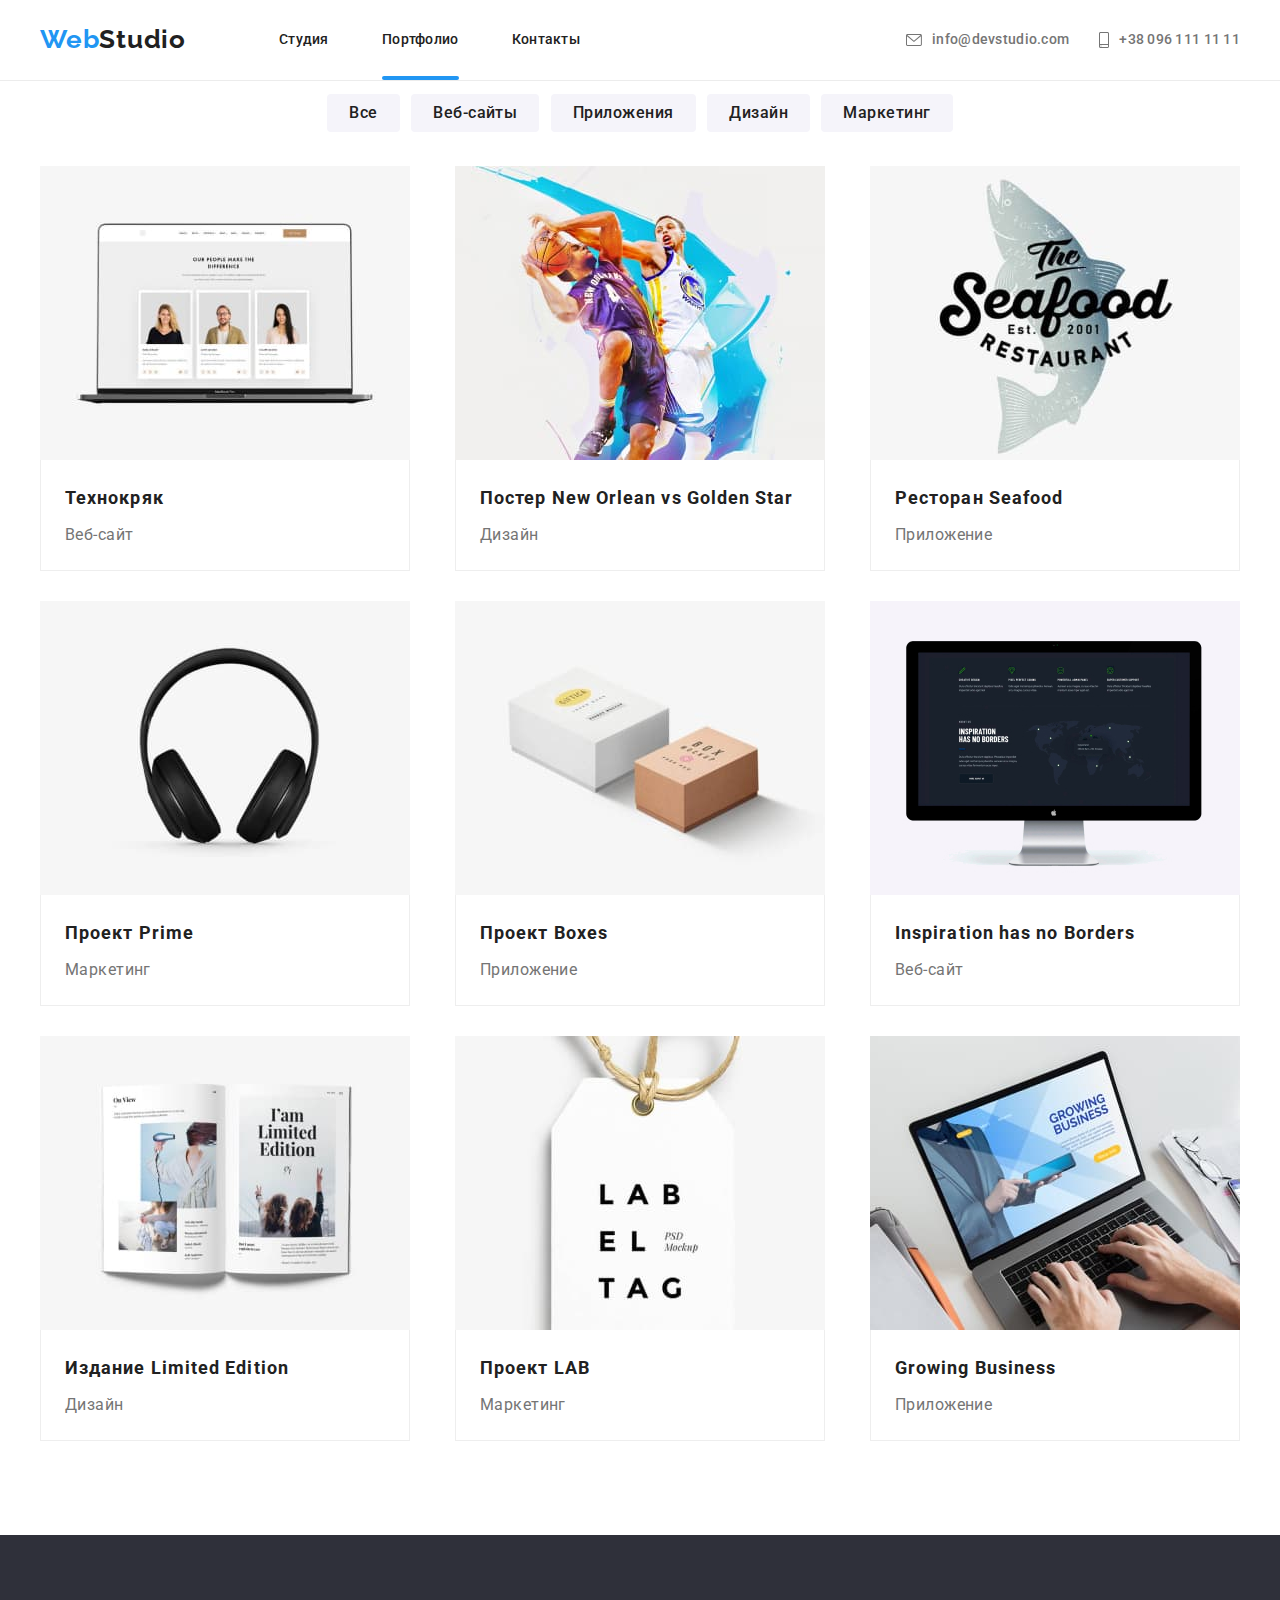
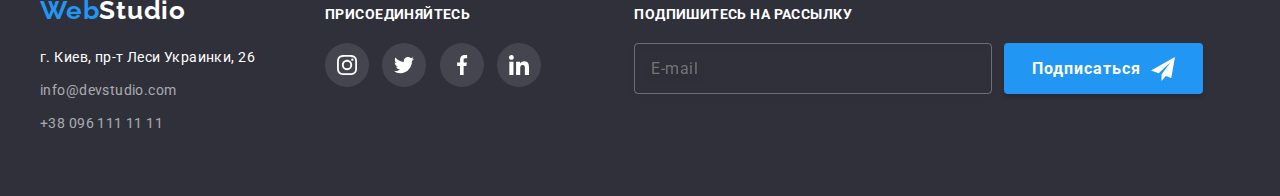
==== portfolio.html @ cd2151c2 "add main.scss" ====
<!DOCTYPE html>
<html lang="ru">
  <head>
    <meta charset="UTF-8" />
    <meta name="viewport" content="width=device-width, initial-scale=1.0" />
    <title>WebStudio</title>
    <!-- ПОДКЛЮЧЕНИЕ СТИЛЕЙ -->
    <link rel="preconnect" href="https://fonts.gstatic.com" />
    <link
      href="https://fonts.googleapis.com/css2?family=Raleway:wght@700&family=Roboto:wght@400;500;700;900&display=swap"
      rel="stylesheet"
    />
    <link rel="stylesheet" href="./css/modern-normalize.css" />
    <link rel="stylesheet" href="./css/style.css" />
    <link rel="stylesheet" href="./portfolio.html" />
  </head>

  <body class="full-document">
    <!--Шапка сайта-->
    <header class="page-header">
      <div class="container main-nav">
        <nav class="nav-title">
          <a href="./index.html" class="logo"
            >Web<span class="logo-text">Studio</span>
          </a>
          <ul class="site-nav list">
            <li class="item">
              <a href="./index.html" class="link" rel="noreferrer noopener"
                >Студия</a
              >
            </li>
            <li class="item">
              <a
                href="./portfolio.html"
                class="link current"
                rel="noreferrer noopener"
                >Портфолио</a
              >
            </li>
            <li class="item">
              <a href="#" class="link">Контакты</a>
            </li>
          </ul>
        </nav>
        <address class="address-nav">
          <ul class="auth-nav list">
            <li class="item">
              <a href="mailto:info@devstudio.com" class="link">
                <svg class="icon-nav mailto">
                  <use
                    href="./images/sprite.svg#envelope"
                    width="16"
                    height="12"
                  ></use></svg
                >info@devstudio.com
              </a>
            </li>
            <li class="item">
              <a href="tel:+380961111111" class="link">
                <svg class="icon-nav tel">
                  <use
                    href="./images/sprite.svg#smartphone"
                    width="10"
                    height="16"
                  ></use></svg
                >+38 096 111 11 11
              </a>
            </li>
          </ul>
        </address>
      </div>
    </header>
    <main>
      <section class="section-filters">
        <div class="container filter">
          <!-- <h1>Portfolio</h1> -->
          <ul class="filters-list list">
            <li class="item">
              <button type="button" class="button-filter">Все</button>
            </li>
            <li class="item">
              <button type="button" class="button-filter">Веб-сайты</button>
            </li>
            <li class="item">
              <button type="button" class="button-filter">Приложения</button>
            </li>
            <li class="item">
              <button type="button" class="button-filter">Дизайн</button>
            </li>
            <li class="item">
              <button type="button" class="button-filter">Маркетинг</button>
            </li>
          </ul>
          <!-- Проекты -->
          <ul class="project-list list">
            <li class="item">
              <a class="project-link" href="#">
                <div class="overlay-project">
                  <img src="./images/portfolio1.jpg" alt="Фото Технокряк" />
                  <p class="overlay-text">
                    Технокряк это современная площадка распространения
                    коронавируса. Компании используют эту платформу для
                    цифрового шпионажа и атак на защищённые сервера конкурентов.
                  </p>
                </div>
                <div class="project-title">
                  <h2 class="project-name">Технокряк</h2>
                  <p class="circle">Веб-сайт</p>
                </div>
              </a>
            </li>
            <li class="item">
              <a class="project-link" href="#">
                <div class="overlay-project">
                  <img
                    src="./images/portfolio2.jpg"
                    alt="Фото Постер New Orlean vs Golden Star"
                  />
                  <p class="overlay-text">
                    Технокряк это современная площадка распространения
                    коронавируса. Компании используют эту платформу для
                    цифрового шпионажа и атак на защищённые сервера конкурентов.
                  </p>
                </div>
                <div class="project-title">
                  <h2 class="project-name">Постер New Orlean vs Golden Star</h2>
                  <p class="circle">Дизайн</p>
                </div>
              </a>
            </li>
            <li class="item">
              <a class="project-link" href="#">
                <div class="overlay-project">
                  <img
                    src="./images/portfolio3.jpg"
                    alt="Фото Ресторан Seafood"
                  />
                  <p class="overlay-text">
                    Технокряк это современная площадка распространения
                    коронавируса. Компании используют эту платформу для
                    цифрового шпионажа и атак на защищённые сервера конкурентов.
                  </p>
                </div>
                <div class="project-title">
                  <h2 class="project-name">Ресторан Seafood</h2>
                  <p class="circle">Приложение</p>
                </div>
              </a>
            </li>
            <li class="item">
              <a class="project-link" href="#">
                <div class="overlay-project">
                  <img src="./images/portfolio4.jpg" alt="Фото Проект Prime" />
                  <p class="overlay-text">
                    Технокряк это современная площадка распространения
                    коронавируса. Компании используют эту платформу для
                    цифрового шпионажа и атак на защищённые сервера конкурентов.
                  </p>
                </div>
                <div class="project-title">
                  <h2 class="project-name">Проект Prime</h2>
                  <p class="circle">Маркетинг</p>
                </div>
              </a>
            </li>
            <li class="item">
              <a class="project-link" href="#">
                <div class="overlay-project">
                  <img src="./images/portfolio5.jpg" alt="Фото Проект Boxes" />
                  <p class="overlay-text">
                    Технокряк это современная площадка распространения
                    коронавируса. Компании используют эту платформу для
                    цифрового шпионажа и атак на защищённые сервера конкурентов.
                  </p>
                </div>
                <div class="project-title">
                  <h2 class="project-name">Проект Boxes</h2>
                  <p class="circle">Приложение</p>
                </div>
              </a>
            </li>
            <li class="item">
              <a class="project-link" href="#">
                <div class="overlay-project">
                  <img
                    src="./images/portfolio6.jpg"
                    alt="Фото Inspiration has no Borders"
                  />
                  <p class="overlay-text">
                    Технокряк это современная площадка распространения
                    коронавируса. Компании используют эту платформу для
                    цифрового шпионажа и атак на защищённые сервера конкурентов.
                  </p>
                </div>
                <div class="project-title">
                  <h2 class="project-name">Inspiration has no Borders</h2>
                  <p class="circle">Веб-сайт</p>
                </div>
              </a>
            </li>
            <li class="item">
              <a class="project-link" href="#">
                <div class="overlay-project">
                  <img
                    src="./images/portfolio7.jpg"
                    alt="Фото Издание Limited Edition"
                  />
                  <p class="overlay-text">
                    Технокряк это современная площадка распространения
                    коронавируса. Компании используют эту платформу для
                    цифрового шпионажа и атак на защищённые сервера конкурентов.
                  </p>
                </div>
                <div class="project-title">
                  <h2 class="project-name">Издание Limited Edition</h2>
                  <p class="circle">Дизайн</p>
                </div>
              </a>
            </li>
            <li class="item">
              <a class="project-link" href="#">
                <div class="overlay-project">
                  <img src="./images/portfolio8.jpg" alt="Фото Проект LAB" />
                  <p class="overlay-text">
                    Технокряк это современная площадка распространения
                    коронавируса. Компании используют эту платформу для
                    цифрового шпионажа и атак на защищённые сервера конкурентов.
                  </p>
                </div>
                <div class="project-title">
                  <h2 class="project-name">Проект LAB</h2>
                  <p class="circle">Маркетинг</p>
                </div>
              </a>
            </li>
            <li class="item">
              <a class="project-link" href="#">
                <div class="overlay-project">
                  <img
                    src="./images/portfolio9.jpg"
                    alt="Фото Growing Business"
                  />
                  <p class="overlay-text">
                    Технокряк это современная площадка распространения
                    коронавируса. Компании используют эту платформу для
                    цифрового шпионажа и атак на защищённые сервера конкурентов.
                  </p>
                </div>
                <div class="project-title">
                  <h2 class="project-name">Growing Business</h2>
                  <p class="circle">Приложение</p>
                </div>
              </a>
            </li>
          </ul>
        </div>
      </section>
    </main>
    <!-- Контакти -->
    <footer class="section-footers">
      <div class="container footers">
        <div class="adress">
          <a href="./index.html" class="footer-logo">
            Web<span class="text-logo-footer">Studio</span></a
          >
          <address>
            <ul class="contacts-list list">
              <li class="item">
                <span class="maps">г. Киев, пр-т Леси Украинки, 26</span>
              </li>
              <li class="item">
                <a href="mailto:info@devstudio.com">info@devstudio.com</a>
              </li>
              <li class="item">
                <a href="tel:+380961111111">+38 096 111 11 11</a>
              </li>
            </ul>
          </address>
        </div>
        <div class="sign">
          <h3 class="sign-title">ПРИСОЕДИНЯЙТЕСЬ</h3>
          <ul class="soc-list list">
            <li class="item">
              <a href="#" aria-label="Ссылка на Instagram" class="soc-icon">
                <svg class="icon">
                  <use href="./images/sprite.svg#instagram"></use>
                </svg>
              </a>
            </li>
            <li class="item">
              <a href="#" aria-label="Ссылка на Twitter" class="soc-icon">
                <svg class="icon">
                  <use href="./images/sprite.svg#twitter"></use>
                </svg>
              </a>
            </li>
            <li class="item">
              <a href="#" aria-label="Ссылка на Facebook" class="soc-icon">
                <svg class="icon">
                  <use href="./images/sprite.svg#facebook"></use>
                </svg>
              </a>
            </li>
            <li class="item">
              <a href="#" aria-label="Ссылка на Linkedin" class="soc-icon">
                <svg class="icon">
                  <use href="./images/sprite.svg#linkedin"></use>
                </svg>
              </a>
            </li>
          </ul>
        </div>
        <div class="subscribe">
          <p class="subscribe-title">Подпишитесь на рассылку</p>
          <form action="#" method="#" class="form-footer" autocomplete="on">
            <input
              class="footer-input"
              type="email"
              name="email"
              id="email"
              placeholder="E-mail"
            />
            <button class="btn" type="submit">
              Подписаться
              <svg class="send" width="24" height="24">
                <use href="./images/sprite.svg#send"></use>
              </svg>
            </button>
          </form>
        </div>
      </div>
    </footer>
  </body>
</html>
---- css/style.css ----
:root {
  --primary-text-color: #212121;
  --title-text-color: #757575;
  --white-button-color: #ffffff;
  --accent-button-color: #2196f3;
  --primary-white-color: #ffffff;
  --secondary-white-color: #f5f4fa;
  --black-bgc: #2f303a;
  --contacts-list-color: rgba(255, 255, 255, 0.6);
  --border-header-color: #ececec;
  --icon-color: #afb1b8;
  --solid-border-color: #eeeeee;
  --transition-timing-function: cubic-bezier(0.4, 0, 0.2, 1);
}
.full-document {
  color: var(--title-text-color);
  font-family: "Roboto", sans-serif;
  font-style: normal;
  font-size: 14px;
  line-height: 1.71;
  letter-spacing: 0.03em;
  background-color: var(--primary-white-color);
  text-decoration: none;
}
/* Утилиты */
*,
*::before,
*::after {
  box-sizing: inherit;
}
.list {
  margin: 0px;
  padding: 0px;
}
li {
  list-style: none;
  display: inline-block;
}
a {
  text-decoration: none;
  font-style: normal;
}
img {
  display: block;
}
.container {
  width: 1200px;
  padding-right: 15px;
  padding-left: 15px;
  margin-right: auto;
  margin-left: auto;
}
/* Header */
.page-header {
  position: fixed;
  width: 100%;
  top: 0;
  left: 0;
  height: 80px;
  z-index: 1;
  font-weight: 500;
  line-height: 1.14;
  letter-spacing: 0.02em;
  background-color: var(--white-button-color);
  border-bottom: 1px solid var(--border-header-color);
}
.main-nav {
  display: flex;
  align-items: center;
}
/* Site-nav */
.logo {
  color: var(--accent-button-color);
  font-family: "Raleway", sans-serif;
  font-weight: 700;
  font-size: 26px;
  line-height: 1.19;
  letter-spacing: 0.03em;
  display: block;
  padding-top: 24px;
  padding-bottom: 25px;
}
.logo-text {
  color: var(--primary-text-color);
}
.nav-title {
  display: flex;
}
.site-nav {
  margin-left: 93px;
}
.site-nav .current {
  color: var(--accent-button-color);
  transition: color 250ms var(--transition-timing-function);
}
.site-nav .item:not(:last-child) {
  margin-right: 50px;
}
.site-nav .link {
  display: block;
  position: relative;
  padding-top: 32px;
  padding-bottom: 32px;
  color: var(--primary-text-color);
  transition: color 250ms var(--transition-timing-function);
}
.address-nav {
  margin-left: auto;
}
.address-nav .link {
  padding-top: 32px;
  padding-bottom: 32px;
  display: flex;
  align-items: center;
  color: var(--title-text-color);
  transition: color 250ms var(--transition-timing-function);
}
.auth-nav {
  display: flex;
}
.auth-nav .item + .item {
  margin-left: 30px;
}
.site-nav a:hover,
.auth-nav .link:hover,
.site-nav a:focus,
.auth-nav .link:focus {
  color: var(--accent-button-color);
}
.site-nav .link.current::after {
  display: block;
  position: absolute;
  content: "";
  width: 100%;
  left: 0;
  bottom: 0;
  border-radius: 2px;
  border-bottom: 4px solid var(--accent-button-color);
}
.icon-nav {
  margin-right: 10px;
  fill: currentColor;
}
.auth-nav .mailto {
  width: 16px;
  height: 12px;
}
.auth-nav .tel {
  width: 10px;
  height: 16px;
}
/* Hero*/
.section-hero {
  padding-top: 200px;
  padding-bottom: 200px;
  flex-direction: column;
  text-align: center;
  align-items: center;
}
.overlay {
  position: relative;
  display: flex;
  margin-left: auto;
  margin-right: auto;
  max-width: 1600px;
  background: var(--black-bgc);
  background-image: linear-gradient(
      to right,
      rgba(47, 48, 58, 0.4),
      rgba(47, 48, 58, 0.4)
    ),
    url(../images/Hero.jpg);
  background-repeat: no-repeat;
  background-size: cover;
}
.hero-title {
  color: var(--white-button-color);
  font-weight: 900;
  font-size: 44px;
  line-height: 1.36;
  letter-spacing: 0.06em;
  text-transform: uppercase;
  margin-top: 0px;
  margin-bottom: 30px;
}
/* Button*/
.hero .btn {
  padding: 10px 32px;
  color: var(--white-button-color);
  background-color: var(--accent-button-color);
  font-weight: 700;
  font-size: 16px;
  line-height: 1.87;
  box-shadow: 0px 4px 4px rgba(0, 0, 0, 0.15);
  border-radius: 4px;
  border: none;
  letter-spacing: 0.06em;
  cursor: pointer;
}
.backdrop {
  position: fixed;
  top: 0;
  left: 0;
  width: 100%;
  height: 100%;
  z-index: 2;
  background: rgba(0, 0, 0, 0.2);
  transition: opacity 250ms var(--transition-timing-function);
}
.backdrop.is-hidden {
  visibility: hidden;
  opacity: 0;
  pointer-events: none;
}

.modal {
  position: absolute;
  top: 50%;
  left: 50%;
  transform: translate(-50%, -50%);

  min-width: 528px;
  min-height: 581px;

  padding-top: 40px;
  padding-right: 40px;
  padding-bottom: 40px;
  padding-left: 40px;

  background: var(--primary-white-color);
  box-shadow: 0px 1px 3px rgba(0, 0, 0, 0.12), 0px 1px 1px rgba(0, 0, 0, 0.14),
    0px 2px 1px rgba(0, 0, 0, 0.2);
  border-radius: 4px;
  transition: transform 250ms var(--transition-timing-function);
}

.btn-close {
  position: absolute;
  top: 8px;
  right: 8px;
  width: 30px;
  height: 30px;
  padding: 0;
  display: flex;
  align-items: center;
  justify-content: center;
  cursor: pointer;
  color: #000;
  background-color: var(--white-button-color);
  border: 1px solid rgba(0, 0, 0, 0.1);
  border-radius: 50%;
  outline: transparent;
  transition: color 250ms var(--transition-timing-function);
}
.icon-close {
  width: 18px;
  height: 18px;
  fill: currentColor;
  transition: color 250ms var(--transition-timing-function);
}
.btn-close:focus,
.btn-close:hover {
  color: var(--accent-button-color);
}
.form {
  display: flex;
  flex-direction: column;
  margin: 0;
  padding: 0;
}
.form-title {
  margin-top: 0;
  margin-right: 0;
  margin-bottom: 12px;
  margin-left: 0;
  display: block;
  text-align: center;
  min-width: 448px;
  font-size: 20px;
  line-height: 1.15;
  font-weight: 700;
  text-transform: uppercase;
  color: var(--primary-text-color);
}
.form-field:not(:last-child) {
  margin-bottom: 10px;
}
.form-field {
  display: flex;
  position: relative;
  flex-direction: column;
}
.form-lable {
  display: contents;
  font-size: 12px;
  line-height: 1.17px;
  letter-spacing: 0.01em;
  color: var(--title-text-color);
}
.form-lable:not(:last-child) {
  margin-bottom: 4px;
}

.form-input {
  padding-top: 10px;
  padding-right: 0px;
  padding-bottom: 10px;
  padding-left: 35px;
  width: 100%;
  min-height: 40px;
  border: 1px solid rgba(33, 33, 33, 0.2);
  box-sizing: border-box;
  border-radius: 4px;
  transition: border-color 250ms var(--transition-timing-function);
}
.form-btn {
  margin-right: auto;
  margin-left: auto;
  padding: 10px 32px;
  display: flex;
  align-items: center;
  text-align: center;
  font-weight: 700;
  font-size: 16px;
  line-height: 1.87;
  letter-spacing: 0.06em;
  cursor: pointer;
  color: var(--white-button-color);
  background-color: var(--accent-button-color);
  box-shadow: 0px 4px 4px rgba(0, 0, 0, 0.15);
  border-radius: 4px;
  border: none;
}
.mod-icon {
  display: inline-block;
  top: 75%;
  left: 12px;
  transform: translateY(-75%);
  position: absolute;
  color: var(--primary-text-color);
  transition: color 250ms var(--transition-timing-function);
}

.form-input:focus ~ .mod-icon {
  fill: var(--accent-button-color);
}
.form .form-input:focus {
  border-color: var(--accent-button-color);
  outline-style: none;
}
.comment {
  margin-bottom: 20px;
  padding-top: 12px;
  padding-right: 16px;
  padding-bottom: 12px;
  padding-left: 16px;
  display: flex;
  transition: border-color 250ms var(--transition-timing-function);
}
textarea {
  resize: none;
}
.contract {
  margin-left: 4px;
  text-decoration-line: underline;
  color: var(--accent-button-color);
}
.checkbox-lable {
  margin-bottom: 30px;
  display: flex;
  align-items: center;
  font-size: 14px;
  line-height: 1.71;
  letter-spacing: 0.03em;
  cursor: pointer;
  justify-content: center;
}

/* .checkbox {
  appearance: none;
  position: absolute;
} */
/* .visually-hidden */
.checkbox {
  position: absolute;
  width: 1px;
  height: 1px;
  margin: -1px;
  border: 0;
  padding: 0;
  white-space: nowrap;
  clip-path: inset(100%);
  clip: rect(0 0 0 0);
  overflow: hidden;
}

.check-icon {
  margin-right: 15px;
  display: inline-block;
  align-items: center;
  width: 16px;
  height: 15px;
  cursor: pointer;
  border: 2px solid var(--primary-text-color);
  border-radius: 3px;
}

.checkbox:checked + .check-icon {
  border-color: var(--accent-button-color);
  background-color: var(--accent-button-color);
  background-repeat: no-repeat;
  background-position-y: center;
  background-origin: border-box;
  background-image: url(../images/Vector-check.svg);
  background-size: contain;
}

/* Feature */
.section-feature {
  padding-top: 94px;
  padding-bottom: 94px;
}
.feature-list {
  display: flex;
  justify-content: space-between;
}
.feature-list .item:not(:last-child) {
  margin-right: 30px;
}
.feature-title {
  color: var(--primary-text-color);
  font-size: 14px;
  line-height: 1.14;
  text-transform: uppercase;
  margin: 0 auto;
  margin-bottom: 10px;
}
.text-feature {
  font-weight: 400;
  margin: 0 auto;
}
.feature-list .item {
  width: 270px;
}
.icon-style {
  width: 270px;
  height: 120px;
  margin-bottom: 30px;
  display: flex;
  background: var(--secondary-white-color);
  border-radius: 4px;
  justify-content: center;
  align-items: center;
}
.icon-feature {
  width: 70px;
  height: 70px;
}
/* Sample */
.section-sample {
  flex-direction: column;
  padding-bottom: 94px;
}
.sample-title {
  color: var(--primary-text-color);
  font-size: 36px;
  line-height: 1.17;
  text-align: center;
  margin-top: 0px;
  margin-bottom: 50px;
}
.sample-list {
  display: flex;
  justify-content: space-between;
}
.sample-list .item:not(:last-child) {
  margin-right: 30px;
}
.sample-list .item {
  display: flex;
  justify-content: center;
  align-items: flex-end;
  position: relative;
}
.signature {
  position: absolute;
  padding-top: 27px;
  padding-bottom: 27px;
  margin: 0;
  width: 100%;
  font-weight: 700;
  line-height: 1.14;
  text-align: center;
  text-transform: uppercase;
  background: rgba(47, 48, 58, 0.8);
  color: var(--primary-white-color);
}
/* Workers */
.section-workers {
  padding-top: 94px;
  padding-bottom: 94px;
  flex-direction: column;
  background-color: var(--secondary-white-color);
}
.workers-title {
  color: var(--primary-text-color);
  font-size: 36px;
  line-height: 1.17;
  text-align: center;
  margin-top: 0px;
  margin-bottom: 50px;
}
.workers-list {
  display: flex;
  justify-content: space-between;
}
.workers-list .item {
  width: 270px;
  text-align: center;
  box-shadow: 0px 1px 3px rgba(0, 0, 0, 0.12), 0px 1px 1px rgba(0, 0, 0, 0.14),
    0px 2px 1px rgba(0, 0, 0, 0.2);
  border-radius: 0px 0px 4px 4px;
}
.workers-list .item:not(:last-child) {
  margin-right: 30px;
}
.name-workers {
  color: var(--primary-text-color);
  font-weight: 500;
  font-size: 16px;
  line-height: 1.19;
  text-align: center;
  margin-top: 0px;
  margin-bottom: 10px;
}
.workers p {
  font-size: 16px;
  line-height: 1.19;
  font-weight: 400;
  text-align: center;
  margin-top: 0;
  margin-bottom: 16px;
}
.description-worker {
  padding-top: 30px;
  padding-right: 10px;
  padding-bottom: 30px;
  padding-left: 10px;
  background-color: var(--primary-white-color);
}
.description-worker .soc-list {
  display: flex;
  justify-content: center;
}
.soc-icon {
  width: 44px;
  height: 44px;
  display: flex;
  justify-content: center;
  align-items: center;
  background: rgba(255, 255, 255, 0.1);
  border-radius: 50%;
  cursor: pointer;
  text-decoration: none;
  color: var(--icon-color);
  transition: color 250ms var(--transition-timing-function),
    background-color 250ms var(--transition-timing-function);
}
.icon {
  width: 20px;
  height: 20px;
  fill: currentColor;
}
.soc-icon:hover,
.soc-icon:focus {
  color: var(--white-button-color);
  background-color: var(--accent-button-color);
}
/* Клиенты */
.clients {
  padding-top: 94px;
  padding-bottom: 87px;
}
.clients-title {
  margin-top: 0;
  margin-bottom: 50px;
  display: flex;
  color: var(--primary-text-color);
  font-size: 36px;
  line-height: 1.17px;
  min-height: 42px;
  justify-content: center;
  align-items: center;
}
.clients-list {
  display: flex;
  justify-content: space-between;
}
.clients-item:not(:last-child) {
  margin-right: 30px;
}
.clients-link {
  width: 170px;
  height: 90px;
  display: flex;
  justify-content: center;
  align-items: center;
  border: 1px solid var(--icon-color);
  border-radius: 4px;
  color: var(--icon-color);
  cursor: pointer;
  transition: color 250ms var(--transition-timing-function),
    border-color 250ms var(--transition-timing-function);
}
.clients-icon {
  fill: currentColor;
}
.clients-icon:hover,
.clients-icon:focus,
.clients-link:hover,
.clients-link:focus {
  color: var(--accent-button-color);
  border-color: var(--accent-button-color);
}
/* Футер */
.section-footers {
  background-color: var(--black-bgc);
  flex-direction: column;
  padding-top: 60px;
  padding-bottom: 60px;
}
.footers {
  display: flex;
  align-items: baseline;
}
.footer-logo {
  color: var(--accent-button-color);
  font-family: "Raleway", sans-serif;
  font-weight: 700;
  font-size: 26px;
  line-height: 1.17;
  letter-spacing: 0.03em;
  display: block;
  margin-bottom: 20px;
}
.text-logo-footer {
  color: var(--white-button-color);
}
.contacts-list {
  display: flex;
  flex-direction: column;
}
.contacts-list .item {
  font-weight: 400;
  font-style: normal;
}
.contacts-list .maps {
  color: var(--white-button-color);
}
.contacts-list a {
  color: var(--contacts-list-color);
}
.contacts-list .item:not(:last-child) {
  margin-bottom: 9px;
}

.sign {
  margin-top: 0;
  margin-right: 0;
  margin-left: 70px;
  margin-bottom: 0;
}
.sign-title {
  margin-top: 0;
  margin-bottom: 20px;
  display: flex;
  align-items: center;
  font-size: 14px;
  line-height: 1.14px;
  text-transform: uppercase;
  color: var(--primary-white-color);
  min-height: 16px;
}
.sign .icon {
  fill: var(--primary-white-color);
}
.soc-list li:not(:last-child) {
  margin-right: 10px;
}
.subscribe {
  margin-top: 0;
  margin-right: 0;
  margin-bottom: 0;
  margin-left: 93px;
}
.subscribe-title {
  margin-top: 0;
  margin-right: 0;
  margin-bottom: 20px;
  margin-left: 0;
  display: block;
  font-weight: 700;
  line-height: 1.14;
  text-transform: uppercase;
  color: var(--primary-white-color);
}
.form-footer {
  display: flex;
}
.footer-input {
  margin-right: 12px;
  padding-top: 15px;
  padding-right: 16px;
  padding-bottom: 15px;
  padding-left: 16px;
  min-width: 358px;
  min-height: 50px;
  display: flex;
  align-items: center;
  font-size: 16px;
  line-height: 1.25px;
  letter-spacing: 0.03em;
  color: rgba(255, 255, 255, 0.6);
  border: 1px solid rgba(255, 255, 255, 0.3);
  box-sizing: border-box;
  filter: drop-shadow(0px 4px 4px rgba(0, 0, 0, 0.15));
  border-radius: 4px;
  background-color: transparent;
}
.subscribe .btn {
  padding-top: 10px;
  padding-right: 28px;
  padding-bottom: 10px;
  padding-left: 28px;
  max-width: 200px;
  display: flex;
  color: var(--white-button-color);
  background-color: var(--accent-button-color);
  font-weight: 700;
  font-size: 16px;
  line-height: 1.87;
  justify-content: center;
  align-items: center;
  text-align: center;
  letter-spacing: 0.06em;
  box-shadow: 0px 4px 4px rgba(0, 0, 0, 0.15);
  border-radius: 4px;
  border: none;
  cursor: pointer;
}
.subscribe .send {
  margin-left: 10px;
}
/*project Portfolio*/
.section-filters {
  flex-direction: column;
  padding-top: 94px;
  padding-bottom: 94px;
}
.filters-list {
  text-align: center;
  margin-bottom: 34px;
}
.filters-list .item:not(:last-child) {
  margin-right: 8px;
}
/* Button Portfolio*/
.button-filter {
  padding-top: 6px;
  padding-right: 22px;
  padding-bottom: 6px;
  padding-left: 22px;
  font-family: "Roboto", sans-serif;
  font-size: 16px;
  line-height: 1.63;
  font-weight: 500;
  letter-spacing: 0.03em;
  background-color: var(--secondary-white-color);
  color: var(--primary-text-color);
  border-color: transparent;
  border: none;
  border-radius: 4px;
  text-align: center;
  cursor: pointer;
  transition: background-color 250ms var(--transition-timing-function),
    color 250ms var(--transition-timing-function),
    box-shadow 250ms var(--transition-timing-function),
    border-radius 250ms var(--transition-timing-function);
}
.button-filter:hover,
.button-filter:focus {
  background-color: var(--accent-button-color);
  color: var(--white-button-color);
  box-shadow: 0px 3px 1px rgba(0, 0, 0, 0.1), 0px 1px 2px rgba(0, 0, 0, 0.08),
    0px 2px 2px rgba(0, 0, 0, 0.12);
  border-radius: 4px;
}
.project-list {
  display: flex;
  flex-wrap: wrap;
  justify-content: space-between;
}
.project-list .item {
  /* width: calc((100% - 60px) / 3); */
  margin-right: 30px;
  margin-bottom: 30px;
  width: 370px;
  min-height: 404px;
  background-color: var(--white-button-color);
}
.project-list .item:nth-child(3n) {
  margin-right: 0px;
}
.project-list .item:nth-last-child(-n + 3) {
  margin-bottom: 0px;
}
.project-title {
  padding-top: 20px;
  padding-left: 24px;
  padding-right: 24px;
  padding-bottom: 20px;
  border-left: 1px solid var(--solid-border-color);
  border-right: 1px solid var(--solid-border-color);
  border-bottom: 1px solid var(--solid-border-color);
}
.project-link {
  display: block;
  transition: box-shadow 250ms var(--transition-timing-function);
}
.project-link:hover,
.project-link:focus {
  box-shadow: 0px 1px 1px rgba(0, 0, 0, 0.12), 0px 4px 4px rgba(0, 0, 0, 0.06),
    1px 4px 6px rgba(0, 0, 0, 0.16);
}
.project-name {
  color: var(--primary-text-color);
  font-size: 18px;
  line-height: 2;
  letter-spacing: 0.06em;
  margin-top: 0px;
  margin-bottom: 4px;
}
.project-list .circle {
  color: var(--title-text-color);
  font-size: 16px;
  line-height: 1.88;
  font-weight: 400;
  margin: 0px auto;
}
/* Оверлей */
.overlay-project {
  position: relative;
  overflow: hidden;
  box-sizing: border-box;
}
.overlay-text {
  position: absolute;
  padding-top: 63px;
  padding-right: 24px;
  padding-bottom: 63px;
  padding-left: 24px;
  margin: 0;
  width: 100%;
  height: 100%;
  top: 0;
  left: 0;
  font-size: 18px;
  line-height: 1.5;
  font-weight: 400;
  overflow: hidden;
  transform: translateY(100%);
  color: var(--accent-button-color);
  color: var(--primary-white-color);
  background-color: rgba(33, 150, 243, 0.9);
  transition: transform 250ms var(--transition-timing-function);
}
.project-list .item:hover .overlay-text,
.project-list .item:focus .overlay-text {
  transform: translateY(0%);
}
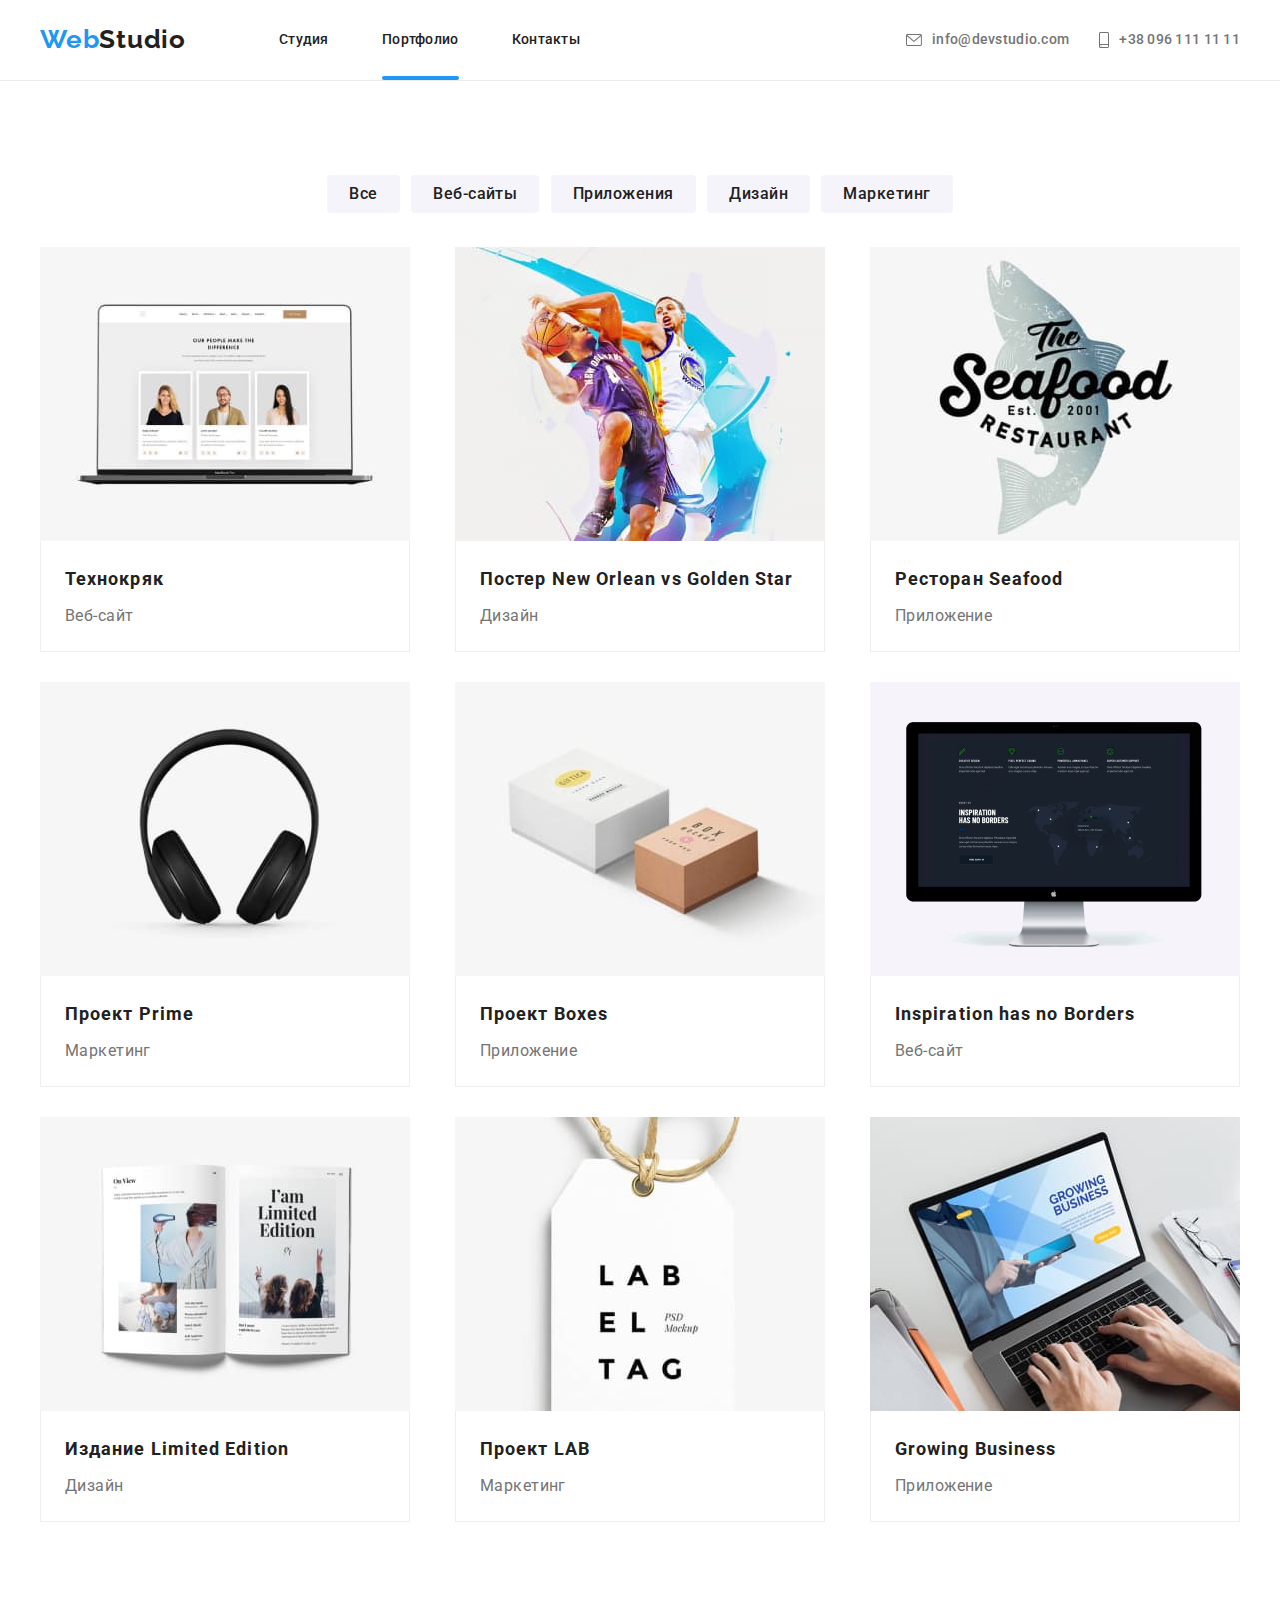
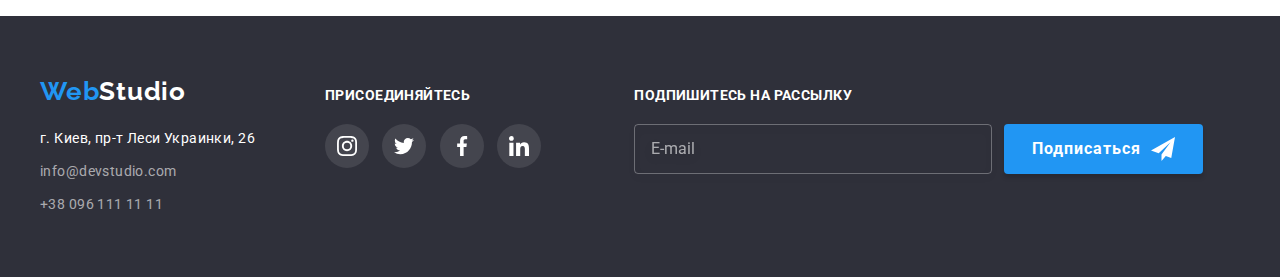
==== commit 7b18852c: "sass+repeta" ====
--- a/portfolio.html
+++ b/portfolio.html
@@ -278,7 +278,7 @@
           </address>
         </div>
         <div class="sign">
-          <h3 class="sign-title">ПРИСОЕДИНЯЙТЕСЬ</h3>
+          <b class="sign-title">ПРИСОЕДИНЯЙТЕСЬ</b>
           <ul class="soc-list list">
             <li class="item">
               <a href="#" aria-label="Ссылка на Instagram" class="soc-icon">
@@ -312,7 +312,7 @@
         </div>
         <div class="subscribe">
           <p class="subscribe-title">Подпишитесь на рассылку</p>
-          <form action="#" method="#" class="form-footer" autocomplete="on">
+          <form class="form-footer js-speaker-form" autocomplete="on">
             <input
               class="footer-input"
               type="email"
--- a/css/style.css
+++ b/css/style.css
@@ -3,6 +3,7 @@
   --title-text-color: #757575;
   --white-button-color: #ffffff;
   --accent-button-color: #2196f3;
+  --focus-button-color: #188ce8;
   --primary-white-color: #ffffff;
   --secondary-white-color: #f5f4fa;
   --black-bgc: #2f303a;
@@ -52,7 +53,7 @@
 }
 /* Header */
 .page-header {
-  position: fixed;
+  /* position: fixed; */
   width: 100%;
   top: 0;
   left: 0;
@@ -330,6 +331,12 @@
   box-shadow: 0px 4px 4px rgba(0, 0, 0, 0.15);
   border-radius: 4px;
   border: none;
+  transition: background-color 250ms var(--transition-timing-function);
+}
+.form-btn:hover,
+.form-btn:focus {
+  background-color: var(--focus-button-color);
+  cursor: pointer;
 }
 .mod-icon {
   display: inline-block;
@@ -355,23 +362,36 @@
   padding-bottom: 12px;
   padding-left: 16px;
   display: flex;
+  font-size: 12px;
+  line-height: 1.17;
+  letter-spacing: 0.01em;
+  color: var(--title-text-color);
   transition: border-color 250ms var(--transition-timing-function);
+}
+.comment:focus::placeholder {
+  font-size: 14px;
+  line-height: 1.14;
 }
 textarea {
   resize: none;
 }
 .contract {
   margin-left: 4px;
-  text-decoration-line: underline;
+  position: relative;
   color: var(--accent-button-color);
+}
+.contract::before {
+  position: absolute;
+  left: 0;
+  bottom: 4px;
+  content: "";
+  height: 1px;
+  width: 100%;
+  background-color: currentColor;
 }
 .checkbox-lable {
   margin-bottom: 30px;
   display: flex;
-  align-items: center;
-  font-size: 14px;
-  line-height: 1.71;
-  letter-spacing: 0.03em;
   cursor: pointer;
   justify-content: center;
 }
@@ -393,19 +413,25 @@
   clip: rect(0 0 0 0);
   overflow: hidden;
 }
-
 .check-icon {
-  margin-right: 15px;
+  display: flex;
+  align-items: center;
+}
+.check-icon::before {
+  margin-right: 10px;
   display: inline-block;
-  align-items: center;
+  content: "";
   width: 16px;
   height: 15px;
   cursor: pointer;
   border: 2px solid var(--primary-text-color);
   border-radius: 3px;
-}
-
-.checkbox:checked + .check-icon {
+  transition: color 250ms var(--transition-timing-function),
+    background-color 250ms var(--transition-timing-function),
+    background-image 250ms var(--transition-timing-function);
+}
+
+.checkbox:checked + .check-icon::before {
   border-color: var(--accent-button-color);
   background-color: var(--accent-button-color);
   background-repeat: no-repeat;
@@ -576,8 +602,9 @@
   color: var(--white-button-color);
   background-color: var(--accent-button-color);
 }
+
 /* Клиенты */
-.clients {
+.section-clients {
   padding-top: 94px;
   padding-bottom: 87px;
 }
@@ -707,6 +734,16 @@
 .form-footer {
   display: flex;
 }
+.footer-input::placeholder {
+  font-family: Roboto;
+  font-style: normal;
+  font-weight: normal;
+  font-size: 16px;
+  line-height: 1.25;
+  display: flex;
+  align-items: center;
+  color: rgba(255, 255, 255, 0.6);
+}
 .footer-input {
   margin-right: 12px;
   padding-top: 15px;
@@ -715,12 +752,7 @@
   padding-left: 16px;
   min-width: 358px;
   min-height: 50px;
-  display: flex;
-  align-items: center;
-  font-size: 16px;
-  line-height: 1.25px;
-  letter-spacing: 0.03em;
-  color: rgba(255, 255, 255, 0.6);
+  color: var(--contacts-list-color);
   border: 1px solid rgba(255, 255, 255, 0.3);
   box-sizing: border-box;
   filter: drop-shadow(0px 4px 4px rgba(0, 0, 0, 0.15));
@@ -753,7 +785,6 @@
 }
 /*project Portfolio*/
 .section-filters {
-  flex-direction: column;
   padding-top: 94px;
   padding-bottom: 94px;
 }
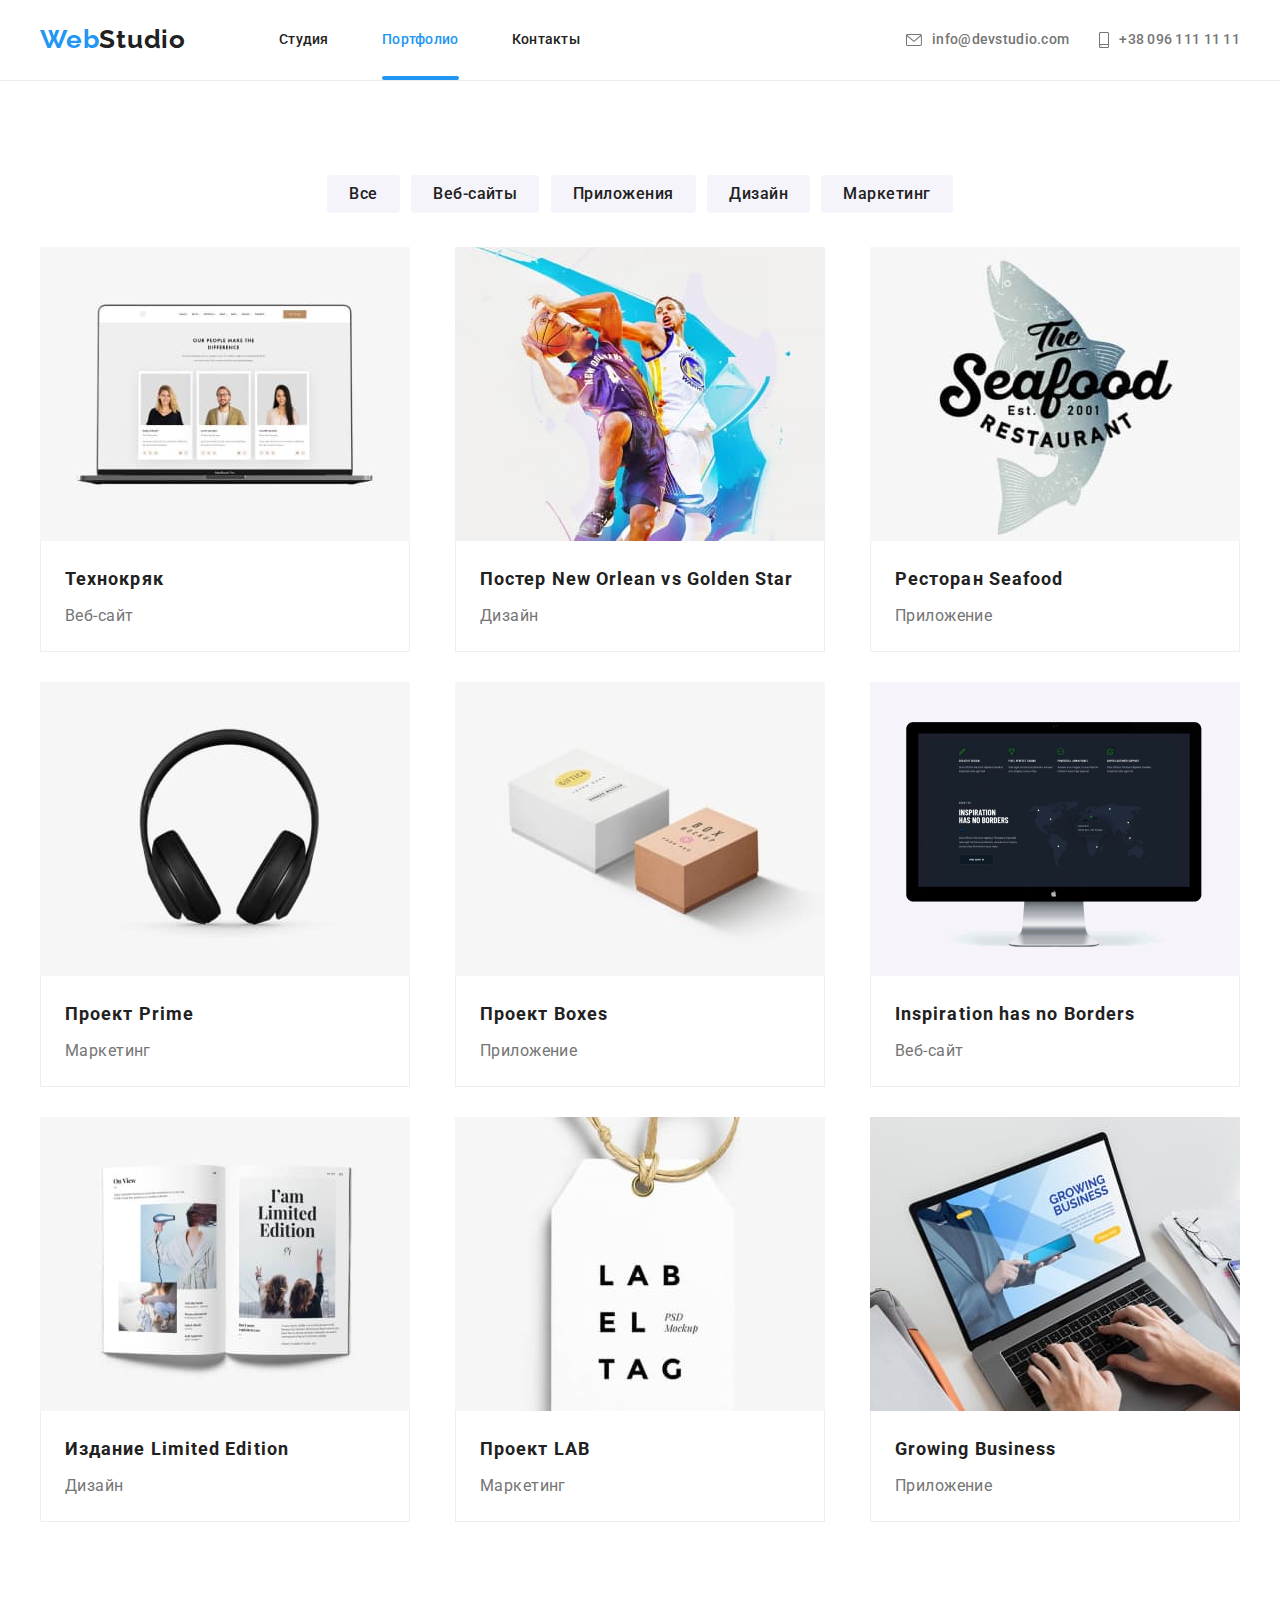
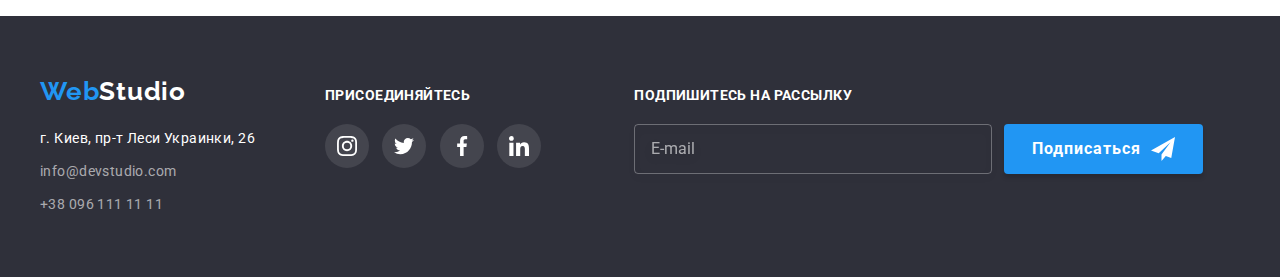
==== commit c221cae8: "add scss" ====
--- a/portfolio.html
+++ b/portfolio.html
@@ -10,9 +10,8 @@
       href="https://fonts.googleapis.com/css2?family=Raleway:wght@700&family=Roboto:wght@400;500;700;900&display=swap"
       rel="stylesheet"
     />
-    <link rel="stylesheet" href="./css/modern-normalize.css" />
-    <link rel="stylesheet" href="./css/style.css" />
-    <link rel="stylesheet" href="./portfolio.html" />
+    <link rel="stylesheet" href="./css/main.min.css" />
+    <link rel="stylesheet" href="./index.html" />
   </head>
 
   <body class="full-document">
@@ -260,7 +259,7 @@
     <footer class="section-footers">
       <div class="container footers">
         <div class="adress">
-          <a href="./index.html" class="footer-logo">
+          <a href="./index.html" class="logo footer-logo">
             Web<span class="text-logo-footer">Studio</span></a
           >
           <address>
--- a/css/main.min.css
+++ b/css/main.min.css
@@ -0,0 +1,7 @@
+/*! modern-normalize v1.0.0 | MIT License | https://github.com/sindresorhus/modern-normalize */*,*::before,*::after{box-sizing:border-box}:root{-moz-tab-size:4;tab-size:4}html{line-height:1.15;-webkit-text-size-adjust:100%}body{margin:0;padding:0}body{font-family:system-ui,-apple-system,"Segoe UI",Roboto,Helvetica,Arial,sans-serif,"Apple Color Emoji","Segoe UI Emoji"}hr{height:0;color:inherit}abbr[title]{text-decoration:underline dotted}b,strong{font-weight:bolder}code,kbd,samp,pre{font-family:ui-monospace, SFMono-Regular, Consolas, "Liberation Mono", Menlo,+ monospace;font-size:1em}small{font-size:80%}sub,sup{font-size:75%;line-height:0;position:relative;vertical-align:baseline}sub{bottom:-0.25em}sup{top:-0.5em}table{text-indent:0;border-color:inherit}button,input,optgroup,select,textarea{font-family:inherit;font-size:100%;line-height:1.15;margin:0}button,select{text-transform:none}button,[type="button"],[type="reset"],[type="submit"]{-webkit-appearance:button}::-moz-focus-inner{border-style:none;padding:0}:-moz-focusring{outline:1px dotted ButtonText}:-moz-ui-invalid{box-shadow:none}legend{padding:0}progress{vertical-align:baseline}::-webkit-inner-spin-button,::-webkit-outer-spin-button{height:auto}[type="search"]{-webkit-appearance:textfield;outline-offset:-2px}::-webkit-search-decoration{-webkit-appearance:none}::-webkit-file-upload-button{-webkit-appearance:button;font:inherit}summary{display:list-item}*,*::before,*::after{box-sizing:inherit}.list{margin:0px;padding:0px}li{list-style:none;display:inline-block}a{text-decoration:none;font-style:normal}img{display:block;max-width:100%;height:auto}.full-document{color:#757575;font-family:"Roboto", sans-serif;font-style:normal;font-size:14px;line-height:1.71;letter-spacing:0.03em;background-color:#fff;text-decoration:none}.container{width:1200px;padding-right:15px;padding-left:15px;margin-right:auto;margin-left:auto}.feature-list,.sample-list,.workers-list,.clients-list,.sign-title{display:flex;justify-content:space-between;align-items:center}.site-nav .link,.address-nav .link{padding-top:32px;padding-bottom:32px}.logo{display:block;padding-top:24px;padding-bottom:25px;font-family:"Raleway", sans-serif;font-weight:700;font-size:26px;line-height:1.19;letter-spacing:0.03em;color:#2196f3}.logo-text{color:#212121}.footer-logo{padding:0;margin-bottom:20px}.text-logo-footer{color:#fff}.page-header{width:100%;top:0;left:0;height:80px;z-index:1;font-weight:500;line-height:1.14;letter-spacing:0.02em;background-color:#fff;border-bottom:1px solid #ececec}.main-nav{display:flex;justify-content:center;align-items:center}.nav-title{display:flex}.site-nav{margin-left:93px}.site-nav .item:not(:last-child){margin-right:50px}.site-nav .link{display:block;position:relative;color:#212121;transition:color 250ms cubic-bezier(0.4, 0, 0.2, 1)}.site-nav .link.current{color:#2196f3;transition:color 250ms cubic-bezier(0.4, 0, 0.2, 1)}.site-nav .link:hover,.site-nav .link:focus{color:#2196f3}.site-nav .link.current::after{display:block;position:absolute;content:"";width:100%;left:0;bottom:0;border-radius:2px;border-bottom:4px solid #2196f3}.address-nav{margin-left:auto}.address-nav .link{display:flex;justify-content:center;align-items:center;color:#757575;transition:color 250ms cubic-bezier(0.4, 0, 0.2, 1)}.address-nav .link:hover,.address-nav .link:focus{color:#2196f3}.auth-nav{display:flex;justify-content:center;align-items:center}.auth-nav .item+.item{margin-left:30px}.icon-nav{margin-right:10px;fill:currentColor}.auth-nav .mailto{width:16px;height:12px}.auth-nav .tel{width:10px;height:16px}.section-hero{padding-top:200px;padding-bottom:200px;flex-direction:column;text-align:center;align-items:center}.overlay{position:relative;display:flex;margin-left:auto;margin-right:auto;max-width:1600px;background:#2f303a;background-image:linear-gradient(to right, rgba(47,48,58,0.4), rgba(47,48,58,0.4)),url(../images/Hero.jpg);background-repeat:no-repeat;background-size:cover}.hero-title{color:#fff;font-weight:900;font-size:44px;line-height:1.36;letter-spacing:0.06em;text-transform:uppercase;margin-top:0px;margin-bottom:30px}.hero .btn{padding:10px 32px;color:#fff;background-color:#2196f3;font-weight:700;font-size:16px;line-height:1.87;box-shadow:0px 4px 4px rgba(0,0,0,0.15);border-radius:4px;border:none;letter-spacing:0.06em;cursor:pointer}.form-input{padding-top:10px;padding-right:0px;padding-bottom:10px;padding-left:35px;width:100%;min-height:40px;border:1px solid rgba(33,33,33,0.2);box-sizing:border-box;border-radius:4px;transition:border-color 250ms cubic-bezier(0.4, 0, 0.2, 1)}.form-btn{margin-right:auto;margin-left:auto;padding:10px 32px;display:flex;align-items:center;text-align:center;font-weight:700;font-size:16px;line-height:1.87;letter-spacing:0.06em;cursor:pointer;color:#fff;background-color:#2196f3;box-shadow:0px 4px 4px rgba(0,0,0,0.15);border-radius:4px;border:none;transition:background-color 250ms cubic-bezier(0.4, 0, 0.2, 1)}.form-btn:hover,.form-btn:focus{background-color:#188ce8;cursor:pointer}.backdrop{position:fixed;top:0;left:0;width:100%;height:100%;z-index:2;background:rgba(0,0,0,0.2);transition:opacity 250ms cubic-bezier(0.4, 0, 0.2, 1)}.backdrop.is-hidden{visibility:hidden;opacity:0;pointer-events:none}.modal{position:absolute;top:50%;left:50%;transform:translate(-50%, -50%);min-width:528px;min-height:581px;padding-top:40px;padding-right:40px;padding-bottom:40px;padding-left:40px;background:#fff;box-shadow:0px 1px 3px rgba(0,0,0,0.12),0px 1px 1px rgba(0,0,0,0.14),0px 2px 1px rgba(0,0,0,0.2);border-radius:4px;transition:transform 250ms cubic-bezier(0.4, 0, 0.2, 1)}.btn-close{position:absolute;top:8px;right:8px;width:30px;height:30px;padding:0;display:flex;justify-content:center;align-items:center;cursor:pointer;color:#000;background-color:#fff;border:1px solid rgba(0,0,0,0.1);border-radius:50%;outline:transparent;transition:color 250ms cubic-bezier(0.4, 0, 0.2, 1)}.btn-close:focus,.btn-close:hover{color:#2196f3}.icon-close{width:18px;height:18px;fill:currentColor;transition:color 250ms cubic-bezier(0.4, 0, 0.2, 1)}.form{display:flex;flex-direction:column;margin:0;padding:0}.form-title{margin-top:0;margin-right:0;margin-bottom:12px;margin-left:0;display:block;text-align:center;min-width:448px;font-size:20px;line-height:1.15;font-weight:700;text-transform:uppercase;color:#212121}.form-field:not(:last-child){margin-bottom:10px}.form-field{display:flex;position:relative;flex-direction:column}.form-lable{display:contents;font-size:12px;line-height:1.17px;letter-spacing:0.01em;color:#757575}.form-lable:not(:last-child){margin-bottom:4px}.mod-icon{display:inline-block;top:75%;left:12px;transform:translateY(-75%);position:absolute;color:#212121;transition:color 250ms cubic-bezier(0.4, 0, 0.2, 1)}.form-input:focus ~ .mod-icon{fill:#2196f3}.form .form-input:focus{border-color:#2196f3;outline-style:none}.comment{margin-bottom:20px;padding-top:12px;padding-right:16px;padding-bottom:12px;padding-left:16px;display:flex;font-size:12px;line-height:1.17;letter-spacing:0.01em;color:#757575;transition:border-color 250ms cubic-bezier(0.4, 0, 0.2, 1)}.comment:focus::placeholder{font-size:14px;line-height:1.14}textarea{resize:none}.contract{margin-left:4px;position:relative;color:#2196f3}.contract::before{position:absolute;left:0;bottom:4px;content:"";height:1px;width:100%;background-color:currentColor}.checkbox-lable{margin-bottom:30px;display:flex;cursor:pointer;justify-content:center}.checkbox{position:absolute;width:1px;height:1px;margin:-1px;border:0;padding:0;white-space:nowrap;clip-path:inset(100%);clip:rect(0 0 0 0);overflow:hidden}.check-icon{display:flex;align-items:center}.check-icon::before{margin-right:10px;display:inline-block;content:"";width:16px;height:15px;cursor:pointer;border:2px solid #212121;border-radius:3px;transition:color 250ms cubic-bezier(0.4, 0, 0.2, 1),background-color 250ms cubic-bezier(0.4, 0, 0.2, 1),background-image 250ms cubic-bezier(0.4, 0, 0.2, 1)}.checkbox:checked+.check-icon::before{border-color:#2196f3;background-color:#2196f3;background-repeat:no-repeat;background-position-y:center;background-origin:border-box;background-image:url(../images/Vector-check.svg);background-size:contain}.section-feature{padding-top:94px;padding-bottom:94px}.feature-list .item:not(:last-child){margin-right:30px}.feature-title{margin:0 auto;margin-bottom:10px;font-size:14px;line-height:1.14;text-transform:uppercase;color:#212121}.text-feature{font-weight:400;margin:0 auto}.feature-list .item{width:270px}.icon-style{width:270px;height:120px;margin-bottom:30px;background:#f5f4fa;border-radius:4px;display:flex;justify-content:center;align-items:center}.icon-feature{width:70px;height:70px}.section-sample{flex-direction:column;padding-bottom:94px}.sample-title{color:#212121;font-size:36px;line-height:1.17;text-align:center;margin-top:0px;margin-bottom:50px}.sample-list .item:not(:last-child){margin-right:30px}.sample-list .item{display:flex;justify-content:center;align-items:center;align-items:flex-end;position:relative}.signature{position:absolute;padding-top:27px;padding-bottom:27px;margin:0;width:100%;font-weight:700;line-height:1.14;text-align:center;text-transform:uppercase;background:rgba(47,48,58,0.8);color:#fff}.section-workers{padding-top:94px;padding-bottom:94px;flex-direction:column;background-color:#f5f4fa}.workers-title{color:#212121;font-size:36px;line-height:1.17;text-align:center;margin-top:0px;margin-bottom:50px}.workers-list .item{width:270px;text-align:center;box-shadow:0px 1px 3px rgba(0,0,0,0.12),0px 1px 1px rgba(0,0,0,0.14),0px 2px 1px rgba(0,0,0,0.2);border-radius:0px 0px 4px 4px}.workers-list .item:not(:last-child){margin-right:30px}.name-workers{color:#212121;font-weight:500;font-size:16px;line-height:1.19;text-align:center;margin-top:0px;margin-bottom:10px}.workers p{font-size:16px;line-height:1.19;font-weight:400;text-align:center;margin-top:0;margin-bottom:16px}.description-worker{padding-top:30px;padding-right:10px;padding-bottom:30px;padding-left:10px;background-color:#fff}.description-worker .soc-list{display:flex;justify-content:center;align-items:center}.soc-icon{width:44px;height:44px;display:flex;justify-content:center;align-items:center;background:rgba(255,255,255,0.1);border-radius:50%;cursor:pointer;text-decoration:none;color:#afb1b8;transition:color 250ms transition-timing-function,+ background-color 250ms transition-timing-function}.soc-icon:hover,.soc-icon:focus{color:#fff;background-color:#2196f3}.icon{width:20px;height:20px;fill:currentColor}.section-clients{padding-top:94px;padding-bottom:87px}.clients-title{margin-top:0;margin-bottom:50px;color:#212121;font-size:36px;line-height:1.17px;min-height:42px;display:flex;justify-content:center;align-items:center}.clients-item:not(:last-child){margin-right:30px}.clients-link{width:170px;height:90px;display:flex;justify-content:center;align-items:center;border:1px solid #afb1b8;border-radius:4px;color:#afb1b8;cursor:pointer;transition:color 250ms cubic-bezier(0.4, 0, 0.2, 1),border-color 250ms cubic-bezier(0.4, 0, 0.2, 1)}.clients-link:hover,.clients-link:focus{color:#2196f3;border-color:#2196f3}.clients-icon{fill:currentColor}.clients-icon:hover,.clients-icon:focus{color:#2196f3;border-color:#2196f3}.section-footers{background-color:#2f303a;flex-direction:column;padding-top:60px;padding-bottom:60px}.footers{display:flex;align-items:baseline}.contacts-list{display:flex;flex-direction:column}.contacts-list .item{font-weight:400;font-style:normal}.contacts-list .maps{color:#fff}.contacts-list a{color:rgba(255,255,255,0.6)}.contacts-list .item:not(:last-child){margin-bottom:9px}.sign{margin-top:0;margin-right:0;margin-left:70px;margin-bottom:0}.sign-title{margin-top:0;margin-bottom:20px;font-size:14px;line-height:1.14px;text-transform:uppercase;color:#fff;min-height:16px}.sign .icon{fill:#fff}.soc-list li:not(:last-child){margin-right:10px}.subscribe{margin-top:0;margin-right:0;margin-bottom:0;margin-left:93px}.subscribe-title{margin-top:0;margin-right:0;margin-bottom:20px;margin-left:0;display:block;font-weight:700;line-height:1.14;text-transform:uppercase;color:#fff}.form-footer{display:flex}.footer-input::placeholder{font-family:Roboto;font-style:normal;font-weight:normal;font-size:16px;line-height:1.25;display:flex;align-items:center;color:rgba(255,255,255,0.6)}.footer-input{margin-right:12px;padding-top:15px;padding-right:16px;padding-bottom:15px;padding-left:16px;min-width:358px;min-height:50px;color:rgba(255,255,255,0.6);border:1px solid rgba(255,255,255,0.3);box-sizing:border-box;filter:drop-shadow(0px 4px 4px rgba(0,0,0,0.15));border-radius:4px;background-color:transparent}.subscribe .btn{padding-top:10px;padding-right:28px;padding-bottom:10px;padding-left:28px;max-width:200px;display:flex;justify-content:center;align-items:center;color:#fff;background-color:#2196f3;font-weight:700;font-size:16px;line-height:1.87;text-align:center;letter-spacing:0.06em;box-shadow:0px 4px 4px rgba(0,0,0,0.15);border-radius:4px;border:none;cursor:pointer}.subscribe .send{margin-left:10px}.section-filters{padding-top:94px;padding-bottom:94px}.filters-list{text-align:center;margin-bottom:34px}.filters-list .item:not(:last-child){margin-right:8px}.button-filter{padding-top:6px;padding-right:22px;padding-bottom:6px;padding-left:22px;font-family:"Roboto", sans-serif;font-size:16px;line-height:1.63;font-weight:500;letter-spacing:0.03em;background-color:#f5f4fa;color:#212121;border-color:transparent;border:none;border-radius:4px;text-align:center;cursor:pointer;transition:background-color 250ms transition-timing-function,+ color 250ms transition-timing-function,+ box-shadow 250ms transition-timing-function,+ border-radius 250ms transition-timing-function}.button-filter:hover,.button-filter:focus{background-color:#2196f3;color:#fff;box-shadow:0px 3px 1px rgba(0,0,0,0.1),0px 1px 2px rgba(0,0,0,0.08),0px 2px 2px rgba(0,0,0,0.12);border-radius:4px}.project-list{display:flex;flex-wrap:wrap;justify-content:space-between}.project-list .item{margin-right:30px;margin-bottom:30px;width:370px;min-height:404px;background-color:#fff}.project-list .item:nth-child(3n){margin-right:0px}.project-list .item:nth-last-child(-n+3){margin-bottom:0px}.project-title{padding-top:20px;padding-left:24px;padding-right:24px;padding-bottom:20px;border-left:1px solid #eee;border-right:1px solid #eee;border-bottom:1px solid #eee}.project-link{display:block;transition:box-shadow 250ms cubic-bezier(0.4, 0, 0.2, 1)}.project-link:hover,.project-link:focus{box-shadow:0px 1px 1px rgba(0,0,0,0.12),0px 4px 4px rgba(0,0,0,0.06),1px 4px 6px rgba(0,0,0,0.16)}.project-name{color:#212121;font-size:18px;line-height:2;letter-spacing:0.06em;margin-top:0px;margin-bottom:4px}.project-list .circle{color:#757575;font-size:16px;line-height:1.88;font-weight:400;margin:0px auto}.overlay-project{position:relative;overflow:hidden}.overlay-text{position:absolute;padding-top:63px;padding-right:24px;padding-bottom:63px;padding-left:24px;margin:0;width:100%;height:100%;top:0;left:0;font-size:18px;line-height:1.5;font-weight:400;overflow:hidden;transform:translateY(100%);color:#2196f3;color:#fff;background-color:rgba(33,150,243,0.9);transition:transform 250ms cubic-bezier(0.4, 0, 0.2, 1)}.project-list .item:hover .overlay-text,.project-list .item:focus .overlay-text{transform:translateY(0%)}
+/*# sourceMappingURL=main.min.css.map */